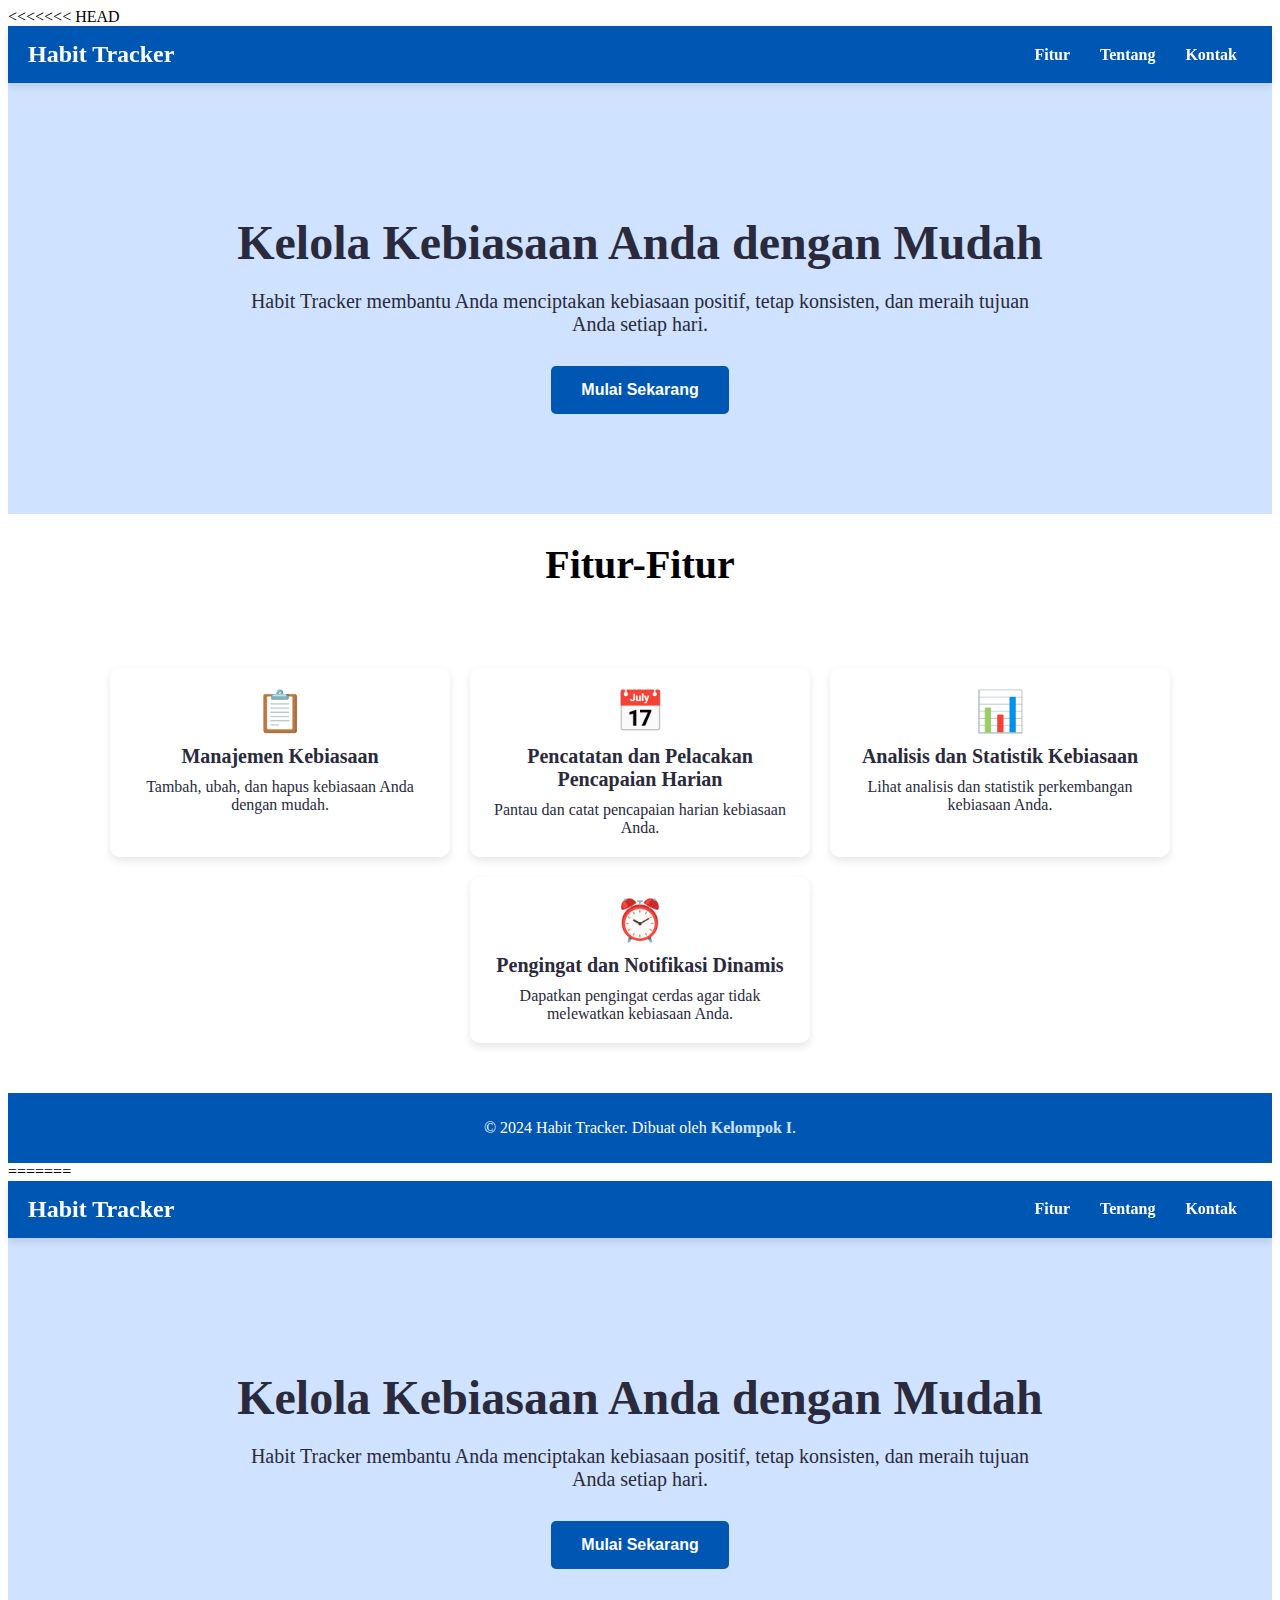
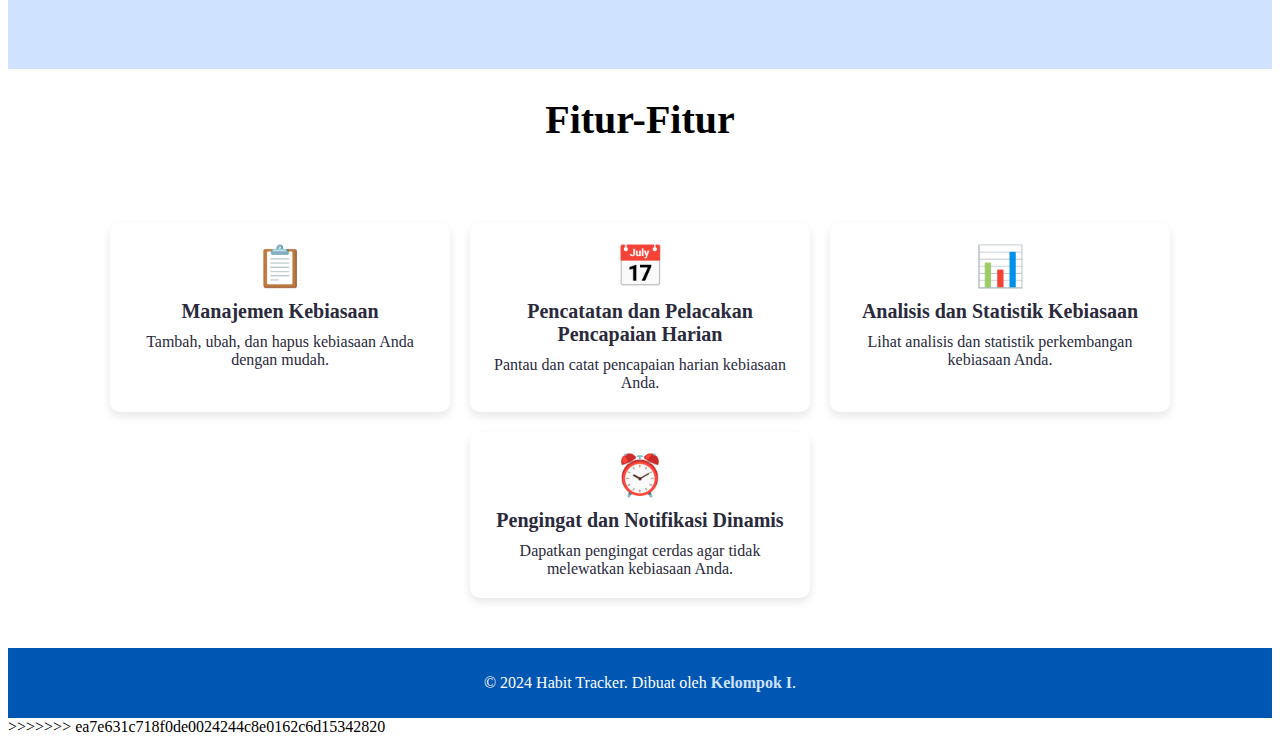
==== index.html @ 35244315 "DS" ====
<<<<<<< HEAD
<!DOCTYPE html>
<html lang="id">

<head>
    <meta charset="UTF-8">
    <meta name="viewport" content="width=device-width, initial-scale=1.0">
    <title>Habit Tracker - Fitur</title>
    <!-- Menggunakan Google Fonts untuk font Poppins -->
    <link href="https://fonts.googleapis.com/css2?family=Poppins:wght@400;600;700&display=swap" rel="stylesheet">
    <!-- Tautkan file CSS eksternal -->
    <link rel="stylesheet" href="styles.css">
</head>

<body>
    <!-- Header Section -->
    <header>
        <div class="nav">
            <h1>Habit Tracker</h1>
            <ul>
                <li><a href="#features">Fitur</a></li>
                <li><a href="about.html">Tentang</a></li>
                <li><a href="contact.html">Kontak</a></li>
            </ul>
        </div>
    </header>

    <!-- Hero Section -->
    <section class="hero">
        <h1>Kelola Kebiasaan Anda dengan Mudah</h1>
        <p>Habit Tracker membantu Anda menciptakan kebiasaan positif, tetap konsisten, dan meraih tujuan Anda setiap
            hari.</p>
        <button onclick="location.href='dashboard.html'">Mulai Sekarang</button>
    </section>

    <!-- Container Section for Features -->
    <section id="features" class="container">
        <h1>Fitur-Fitur</h1>
        <div class="features-grid">
            <div class="feature">
                <div class="feature-icon">📋</div>
                <div class="feature-title">Manajemen Kebiasaan</div>
                <div class="feature-description">Tambah, ubah, dan hapus kebiasaan Anda dengan mudah.</div>
            </div>
            <div class="feature">
                <div class="feature-icon">📅</div>
                <div class="feature-title">Pencatatan dan Pelacakan Pencapaian Harian</div>
                <div class="feature-description">Pantau dan catat pencapaian harian kebiasaan Anda.</div>
            </div>
            <div class="feature">
                <div class="feature-icon">📊</div>
                <div class="feature-title">Analisis dan Statistik Kebiasaan</div>
                <div class="feature-description">Lihat analisis dan statistik perkembangan kebiasaan Anda.</div>
            </div>
            <div class="feature">
                <div class="feature-icon">⏰</div>
                <div class="feature-title">Pengingat dan Notifikasi Dinamis</div>
                <div class="feature-description">Dapatkan pengingat cerdas agar tidak melewatkan kebiasaan Anda.</div>
            </div>
        </div>
    </section>

    <!-- Footer Section -->
    <footer>
        <p>&copy; 2024 Habit Tracker. Dibuat oleh <a href="#">Kelompok I</a>.</p>
    </footer>
</body>

=======
<!DOCTYPE html>
<html lang="id">

<head>
    <meta charset="UTF-8">
    <meta name="viewport" content="width=device-width, initial-scale=1.0">
    <title>Habit Tracker - Fitur</title>
    <!-- Menggunakan Google Fonts untuk font Poppins -->
    <link href="https://fonts.googleapis.com/css2?family=Poppins:wght@400;600;700&display=swap" rel="stylesheet">
    <!-- Tautkan file CSS eksternal -->
    <link rel="stylesheet" href="styles.css">
</head>

<body>
    <!-- Header Section -->
    <header>
        <div class="nav">
            <h1>Habit Tracker</h1>
            <ul>
                <li><a href="#features">Fitur</a></li>
                <li><a href="about.html">Tentang</a></li>
                <li><a href="contact.html">Kontak</a></li>
            </ul>
        </div>
    </header>

    <!-- Hero Section -->
    <section class="hero">
        <h1>Kelola Kebiasaan Anda dengan Mudah</h1>
        <p>Habit Tracker membantu Anda menciptakan kebiasaan positif, tetap konsisten, dan meraih tujuan Anda setiap
            hari.</p>
        <button onclick="location.href='dashboard.html'">Mulai Sekarang</button>
    </section>

    <!-- Container Section for Features -->
    <section id="features" class="container">
        <h1>Fitur-Fitur</h1>
        <div class="features-grid">
            <div class="feature">
                <div class="feature-icon">📋</div>
                <div class="feature-title">Manajemen Kebiasaan</div>
                <div class="feature-description">Tambah, ubah, dan hapus kebiasaan Anda dengan mudah.</div>
            </div>
            <div class="feature">
                <div class="feature-icon">📅</div>
                <div class="feature-title">Pencatatan dan Pelacakan Pencapaian Harian</div>
                <div class="feature-description">Pantau dan catat pencapaian harian kebiasaan Anda.</div>
            </div>
            <div class="feature">
                <div class="feature-icon">📊</div>
                <div class="feature-title">Analisis dan Statistik Kebiasaan</div>
                <div class="feature-description">Lihat analisis dan statistik perkembangan kebiasaan Anda.</div>
            </div>
            <div class="feature">
                <div class="feature-icon">⏰</div>
                <div class="feature-title">Pengingat dan Notifikasi Dinamis</div>
                <div class="feature-description">Dapatkan pengingat cerdas agar tidak melewatkan kebiasaan Anda.</div>
            </div>
        </div>
    </section>

    <!-- Footer Section -->
    <footer>
        <p>&copy; 2024 Habit Tracker. Dibuat oleh <a href="#">Kelompok I</a>.</p>
    </footer>
</body>

>>>>>>> ea7e631c718f0de0024244c8e0162c6d15342820
</html>
---- styles.css ----
<<<<<<< HEAD
/* Body */
body {
    font-family: 'Poppins', sans-serif;
    margin: 0;
    padding: 0;
    background-color: #f4f4f9;
    color: #2a2a3c;
    overflow-x: hidden;
}

/* Link Styles */
a {
    text-decoration: none;
    color: #2a2a3c;
    transition: color 0.3s;
}

a:hover {
    color: #0056b3;
}

/* Button Styles */
button {
    padding: 10px 20px;
    font-size: 1rem;
    font-weight: 600;
    border: none;
    border-radius: 5px;
    cursor: pointer;
    transition: background-color 0.3s;
    background-color: #0056b3;
    color: #fff;
}

button:hover {
    background-color: #004494;
    color: #fff;
}

/* Header */
header {
    background-color: #0056b3;
    padding: 15px 20px;
    box-shadow: 0 4px 8px rgba(0, 0, 0, 0.1);
    position: sticky;
    top: 0;
    z-index: 1000;
}

header .nav {
    display: flex;
    justify-content: space-between;
    align-items: center;
}

header .nav h1 {
    font-size: 1.5rem;
    color: #fff;
    margin: 0;
}

header .nav ul {
    list-style: none;
    margin: 0;
    padding: 0;
    display: flex;
}

header .nav ul li {
    margin: 0 15px;
}

header .nav ul li a {
    font-weight: 600;
    color: #fff;
    transition: color 0.3s;
}

header .nav ul li a:hover {
    color: #cfe2ff;
}

/* Hero Section */
.hero {
    text-align: center;
    padding: 100px 20px;
    background-color: #cfe2ff;
    color: #2a2a3c;
}

#features h1 {
    text-align: center;
            font-size: 2.5rem;
            font-weight: bold;
            text-align: center;
            margin-bottom: 30px;
}

.hero h1 {
    font-size: 3rem;
    font-weight: 700;
    margin-bottom: 20px;
}

.hero p {
    font-size: 1.25rem;
    font-weight: 400;
    max-width: 800px;
    margin: 0 auto 30px;
}

.hero button {
    padding: 15px 30px;
    font-size: 1rem;
    font-weight: 600;
    background-color: #0056b3;
    color: #fff;
    border-radius: 5px;
    transition: all 0.3s;
}

.hero button:hover {
    background-color: #004494;
    color: #fff;
    box-shadow: 0 4px 8px rgba(0, 0, 0, 0.2);
}

/* Features Grid */
.features-grid {
    display: flex;
    flex-wrap: wrap;
    gap: 20px;
    justify-content: center;
    padding: 50px 20px;
}

.feature {
    background-color: #fff;
    padding: 20px;
    border-radius: 10px;
    text-align: center;
    box-shadow: 0 4px 8px rgba(0, 0, 0, 0.1);
    transition: transform 0.3s, box-shadow 0.3s;
    max-width: 300px;
}

.feature:hover {
    transform: translateY(-10px);
    box-shadow: 0 6px 12px rgba(0, 0, 0, 0.2);
}

.feature-icon {
    font-size: 40px;
    color: #0056b3;
    margin-bottom: 10px;
}

.feature-title {
    font-size: 1.25rem;
    font-weight: 600;
    margin: 10px 0;
    color: #2a2a3c;
}

.feature-description {
    font-size: 1rem;
    font-weight: 400;
    color: #2a2a3c;
}

/* Footer */
footer {
    background-color: #0056b3;
    color: #fff;
    text-align: center;
    padding: 10px 0;
}

footer a {
    color: #cfe2ff;
    text-decoration: none;
    font-weight: 600;
}

footer a:hover {
    color: #fff;
=======
/* Body */
body {
    font-family: 'Poppins', sans-serif;
    margin: 0;
    padding: 0;
    background-color: #f4f4f9;
    color: #2a2a3c;
    overflow-x: hidden;
}

/* Link Styles */
a {
    text-decoration: none;
    color: #2a2a3c;
    transition: color 0.3s;
}

a:hover {
    color: #0056b3;
}

/* Button Styles */
button {
    padding: 10px 20px;
    font-size: 1rem;
    font-weight: 600;
    border: none;
    border-radius: 5px;
    cursor: pointer;
    transition: background-color 0.3s;
    background-color: #0056b3;
    color: #fff;
}

button:hover {
    background-color: #004494;
    color: #fff;
}

/* Header */
header {
    background-color: #0056b3;
    padding: 15px 20px;
    box-shadow: 0 4px 8px rgba(0, 0, 0, 0.1);
    position: sticky;
    top: 0;
    z-index: 1000;
}

header .nav {
    display: flex;
    justify-content: space-between;
    align-items: center;
}

header .nav h1 {
    font-size: 1.5rem;
    color: #fff;
    margin: 0;
}

header .nav ul {
    list-style: none;
    margin: 0;
    padding: 0;
    display: flex;
}

header .nav ul li {
    margin: 0 15px;
}

header .nav ul li a {
    font-weight: 600;
    color: #fff;
    transition: color 0.3s;
}

header .nav ul li a:hover {
    color: #cfe2ff;
}

/* Hero Section */
.hero {
    text-align: center;
    padding: 100px 20px;
    background-color: #cfe2ff;
    color: #2a2a3c;
}

#features h1 {
    text-align: center;
            font-size: 2.5rem;
            font-weight: bold;
            text-align: center;
            margin-bottom: 30px;
}

.hero h1 {
    font-size: 3rem;
    font-weight: 700;
    margin-bottom: 20px;
}

.hero p {
    font-size: 1.25rem;
    font-weight: 400;
    max-width: 800px;
    margin: 0 auto 30px;
}

.hero button {
    padding: 15px 30px;
    font-size: 1rem;
    font-weight: 600;
    background-color: #0056b3;
    color: #fff;
    border-radius: 5px;
    transition: all 0.3s;
}

.hero button:hover {
    background-color: #004494;
    color: #fff;
    box-shadow: 0 4px 8px rgba(0, 0, 0, 0.2);
}

/* Features Grid */
.features-grid {
    display: flex;
    flex-wrap: wrap;
    gap: 20px;
    justify-content: center;
    padding: 50px 20px;
}

.feature {
    background-color: #fff;
    padding: 20px;
    border-radius: 10px;
    text-align: center;
    box-shadow: 0 4px 8px rgba(0, 0, 0, 0.1);
    transition: transform 0.3s, box-shadow 0.3s;
    max-width: 300px;
}

.feature:hover {
    transform: translateY(-10px);
    box-shadow: 0 6px 12px rgba(0, 0, 0, 0.2);
}

.feature-icon {
    font-size: 40px;
    color: #0056b3;
    margin-bottom: 10px;
}

.feature-title {
    font-size: 1.25rem;
    font-weight: 600;
    margin: 10px 0;
    color: #2a2a3c;
}

.feature-description {
    font-size: 1rem;
    font-weight: 400;
    color: #2a2a3c;
}

/* Footer */
footer {
    background-color: #0056b3;
    color: #fff;
    text-align: center;
    padding: 10px 0;
}

footer a {
    color: #cfe2ff;
    text-decoration: none;
    font-weight: 600;
}

footer a:hover {
    color: #fff;
>>>>>>> ea7e631c718f0de0024244c8e0162c6d15342820
}
---- styles.css ----
<<<<<<< HEAD
/* Body */
body {
    font-family: 'Poppins', sans-serif;
    margin: 0;
    padding: 0;
    background-color: #f4f4f9;
    color: #2a2a3c;
    overflow-x: hidden;
}

/* Link Styles */
a {
    text-decoration: none;
    color: #2a2a3c;
    transition: color 0.3s;
}

a:hover {
    color: #0056b3;
}

/* Button Styles */
button {
    padding: 10px 20px;
    font-size: 1rem;
    font-weight: 600;
    border: none;
    border-radius: 5px;
    cursor: pointer;
    transition: background-color 0.3s;
    background-color: #0056b3;
    color: #fff;
}

button:hover {
    background-color: #004494;
    color: #fff;
}

/* Header */
header {
    background-color: #0056b3;
    padding: 15px 20px;
    box-shadow: 0 4px 8px rgba(0, 0, 0, 0.1);
    position: sticky;
    top: 0;
    z-index: 1000;
}

header .nav {
    display: flex;
    justify-content: space-between;
    align-items: center;
}

header .nav h1 {
    font-size: 1.5rem;
    color: #fff;
    margin: 0;
}

header .nav ul {
    list-style: none;
    margin: 0;
    padding: 0;
    display: flex;
}

header .nav ul li {
    margin: 0 15px;
}

header .nav ul li a {
    font-weight: 600;
    color: #fff;
    transition: color 0.3s;
}

header .nav ul li a:hover {
    color: #cfe2ff;
}

/* Hero Section */
.hero {
    text-align: center;
    padding: 100px 20px;
    background-color: #cfe2ff;
    color: #2a2a3c;
}

#features h1 {
    text-align: center;
            font-size: 2.5rem;
            font-weight: bold;
            text-align: center;
            margin-bottom: 30px;
}

.hero h1 {
    font-size: 3rem;
    font-weight: 700;
    margin-bottom: 20px;
}

.hero p {
    font-size: 1.25rem;
    font-weight: 400;
    max-width: 800px;
    margin: 0 auto 30px;
}

.hero button {
    padding: 15px 30px;
    font-size: 1rem;
    font-weight: 600;
    background-color: #0056b3;
    color: #fff;
    border-radius: 5px;
    transition: all 0.3s;
}

.hero button:hover {
    background-color: #004494;
    color: #fff;
    box-shadow: 0 4px 8px rgba(0, 0, 0, 0.2);
}

/* Features Grid */
.features-grid {
    display: flex;
    flex-wrap: wrap;
    gap: 20px;
    justify-content: center;
    padding: 50px 20px;
}

.feature {
    background-color: #fff;
    padding: 20px;
    border-radius: 10px;
    text-align: center;
    box-shadow: 0 4px 8px rgba(0, 0, 0, 0.1);
    transition: transform 0.3s, box-shadow 0.3s;
    max-width: 300px;
}

.feature:hover {
    transform: translateY(-10px);
    box-shadow: 0 6px 12px rgba(0, 0, 0, 0.2);
}

.feature-icon {
    font-size: 40px;
    color: #0056b3;
    margin-bottom: 10px;
}

.feature-title {
    font-size: 1.25rem;
    font-weight: 600;
    margin: 10px 0;
    color: #2a2a3c;
}

.feature-description {
    font-size: 1rem;
    font-weight: 400;
    color: #2a2a3c;
}

/* Footer */
footer {
    background-color: #0056b3;
    color: #fff;
    text-align: center;
    padding: 10px 0;
}

footer a {
    color: #cfe2ff;
    text-decoration: none;
    font-weight: 600;
}

footer a:hover {
    color: #fff;
=======
/* Body */
body {
    font-family: 'Poppins', sans-serif;
    margin: 0;
    padding: 0;
    background-color: #f4f4f9;
    color: #2a2a3c;
    overflow-x: hidden;
}

/* Link Styles */
a {
    text-decoration: none;
    color: #2a2a3c;
    transition: color 0.3s;
}

a:hover {
    color: #0056b3;
}

/* Button Styles */
button {
    padding: 10px 20px;
    font-size: 1rem;
    font-weight: 600;
    border: none;
    border-radius: 5px;
    cursor: pointer;
    transition: background-color 0.3s;
    background-color: #0056b3;
    color: #fff;
}

button:hover {
    background-color: #004494;
    color: #fff;
}

/* Header */
header {
    background-color: #0056b3;
    padding: 15px 20px;
    box-shadow: 0 4px 8px rgba(0, 0, 0, 0.1);
    position: sticky;
    top: 0;
    z-index: 1000;
}

header .nav {
    display: flex;
    justify-content: space-between;
    align-items: center;
}

header .nav h1 {
    font-size: 1.5rem;
    color: #fff;
    margin: 0;
}

header .nav ul {
    list-style: none;
    margin: 0;
    padding: 0;
    display: flex;
}

header .nav ul li {
    margin: 0 15px;
}

header .nav ul li a {
    font-weight: 600;
    color: #fff;
    transition: color 0.3s;
}

header .nav ul li a:hover {
    color: #cfe2ff;
}

/* Hero Section */
.hero {
    text-align: center;
    padding: 100px 20px;
    background-color: #cfe2ff;
    color: #2a2a3c;
}

#features h1 {
    text-align: center;
            font-size: 2.5rem;
            font-weight: bold;
            text-align: center;
            margin-bottom: 30px;
}

.hero h1 {
    font-size: 3rem;
    font-weight: 700;
    margin-bottom: 20px;
}

.hero p {
    font-size: 1.25rem;
    font-weight: 400;
    max-width: 800px;
    margin: 0 auto 30px;
}

.hero button {
    padding: 15px 30px;
    font-size: 1rem;
    font-weight: 600;
    background-color: #0056b3;
    color: #fff;
    border-radius: 5px;
    transition: all 0.3s;
}

.hero button:hover {
    background-color: #004494;
    color: #fff;
    box-shadow: 0 4px 8px rgba(0, 0, 0, 0.2);
}

/* Features Grid */
.features-grid {
    display: flex;
    flex-wrap: wrap;
    gap: 20px;
    justify-content: center;
    padding: 50px 20px;
}

.feature {
    background-color: #fff;
    padding: 20px;
    border-radius: 10px;
    text-align: center;
    box-shadow: 0 4px 8px rgba(0, 0, 0, 0.1);
    transition: transform 0.3s, box-shadow 0.3s;
    max-width: 300px;
}

.feature:hover {
    transform: translateY(-10px);
    box-shadow: 0 6px 12px rgba(0, 0, 0, 0.2);
}

.feature-icon {
    font-size: 40px;
    color: #0056b3;
    margin-bottom: 10px;
}

.feature-title {
    font-size: 1.25rem;
    font-weight: 600;
    margin: 10px 0;
    color: #2a2a3c;
}

.feature-description {
    font-size: 1rem;
    font-weight: 400;
    color: #2a2a3c;
}

/* Footer */
footer {
    background-color: #0056b3;
    color: #fff;
    text-align: center;
    padding: 10px 0;
}

footer a {
    color: #cfe2ff;
    text-decoration: none;
    font-weight: 600;
}

footer a:hover {
    color: #fff;
>>>>>>> ea7e631c718f0de0024244c8e0162c6d15342820
}
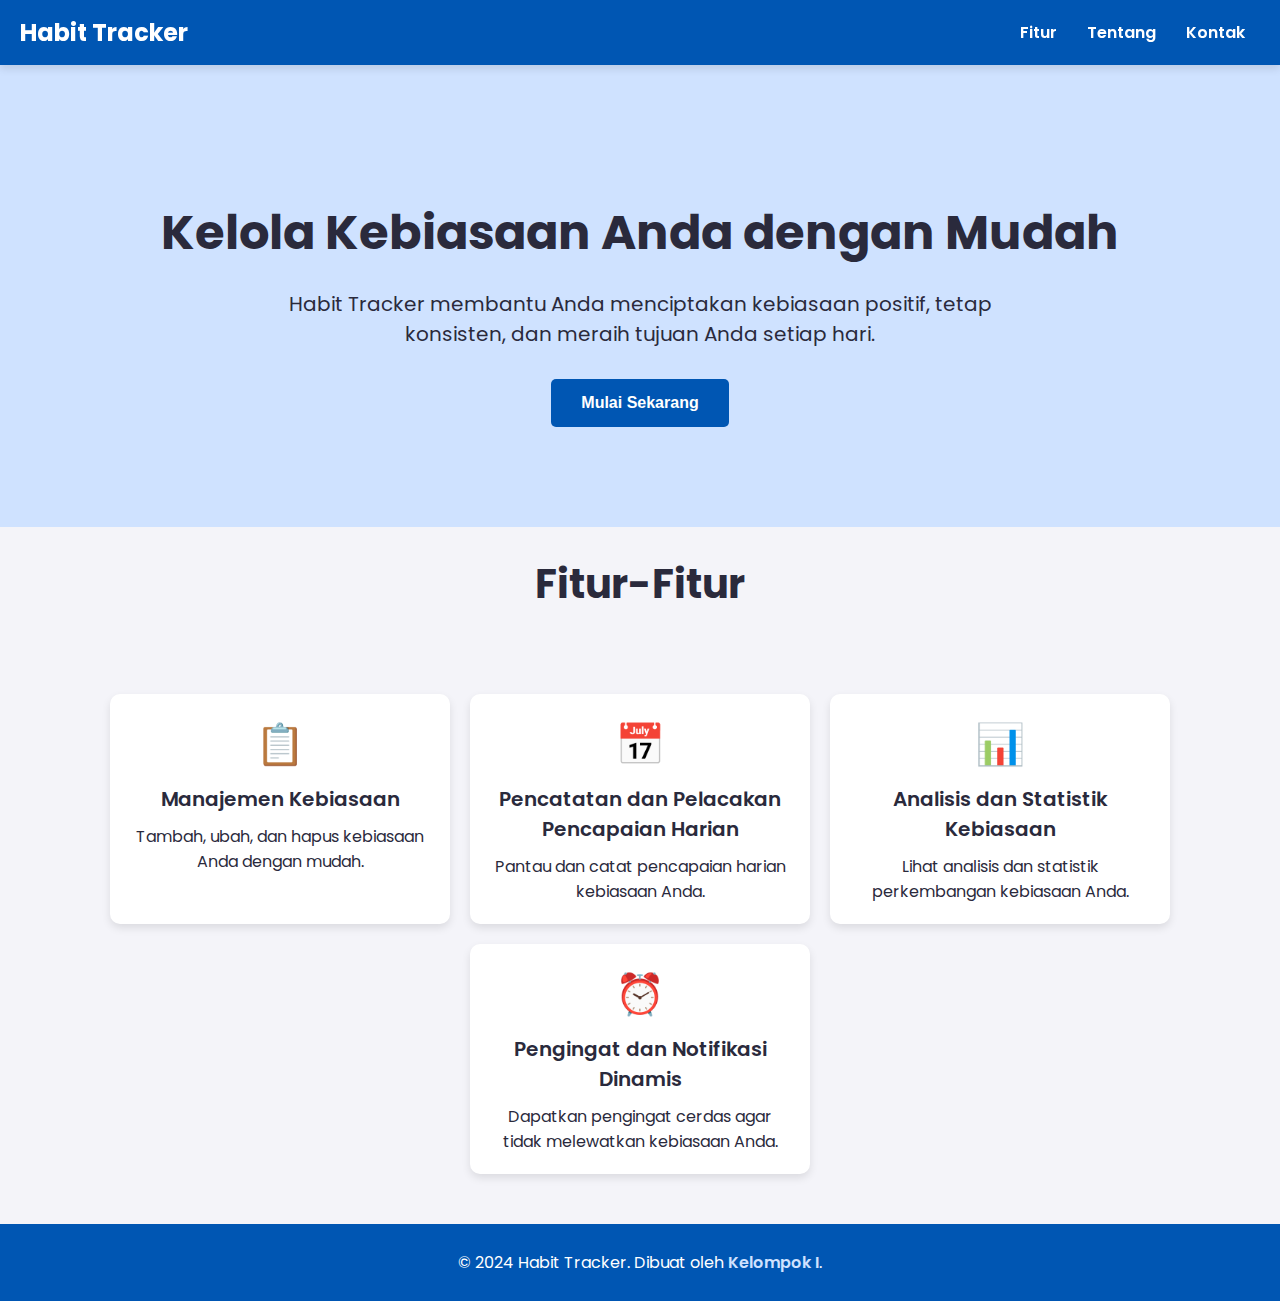
==== commit caa91c98: "Add files via upload" ====
--- a/index.html
+++ b/index.html
@@ -1,138 +1,68 @@
-<<<<<<< HEAD
-<!DOCTYPE html>
-<html lang="id">
-
-<head>
-    <meta charset="UTF-8">
-    <meta name="viewport" content="width=device-width, initial-scale=1.0">
-    <title>Habit Tracker - Fitur</title>
-    <!-- Menggunakan Google Fonts untuk font Poppins -->
-    <link href="https://fonts.googleapis.com/css2?family=Poppins:wght@400;600;700&display=swap" rel="stylesheet">
-    <!-- Tautkan file CSS eksternal -->
-    <link rel="stylesheet" href="styles.css">
-</head>
-
-<body>
-    <!-- Header Section -->
-    <header>
-        <div class="nav">
-            <h1>Habit Tracker</h1>
-            <ul>
-                <li><a href="#features">Fitur</a></li>
-                <li><a href="about.html">Tentang</a></li>
-                <li><a href="contact.html">Kontak</a></li>
-            </ul>
-        </div>
-    </header>
-
-    <!-- Hero Section -->
-    <section class="hero">
-        <h1>Kelola Kebiasaan Anda dengan Mudah</h1>
-        <p>Habit Tracker membantu Anda menciptakan kebiasaan positif, tetap konsisten, dan meraih tujuan Anda setiap
-            hari.</p>
-        <button onclick="location.href='dashboard.html'">Mulai Sekarang</button>
-    </section>
-
-    <!-- Container Section for Features -->
-    <section id="features" class="container">
-        <h1>Fitur-Fitur</h1>
-        <div class="features-grid">
-            <div class="feature">
-                <div class="feature-icon">📋</div>
-                <div class="feature-title">Manajemen Kebiasaan</div>
-                <div class="feature-description">Tambah, ubah, dan hapus kebiasaan Anda dengan mudah.</div>
-            </div>
-            <div class="feature">
-                <div class="feature-icon">📅</div>
-                <div class="feature-title">Pencatatan dan Pelacakan Pencapaian Harian</div>
-                <div class="feature-description">Pantau dan catat pencapaian harian kebiasaan Anda.</div>
-            </div>
-            <div class="feature">
-                <div class="feature-icon">📊</div>
-                <div class="feature-title">Analisis dan Statistik Kebiasaan</div>
-                <div class="feature-description">Lihat analisis dan statistik perkembangan kebiasaan Anda.</div>
-            </div>
-            <div class="feature">
-                <div class="feature-icon">⏰</div>
-                <div class="feature-title">Pengingat dan Notifikasi Dinamis</div>
-                <div class="feature-description">Dapatkan pengingat cerdas agar tidak melewatkan kebiasaan Anda.</div>
-            </div>
-        </div>
-    </section>
-
-    <!-- Footer Section -->
-    <footer>
-        <p>&copy; 2024 Habit Tracker. Dibuat oleh <a href="#">Kelompok I</a>.</p>
-    </footer>
-</body>
-
-=======
-<!DOCTYPE html>
-<html lang="id">
-
-<head>
-    <meta charset="UTF-8">
-    <meta name="viewport" content="width=device-width, initial-scale=1.0">
-    <title>Habit Tracker - Fitur</title>
-    <!-- Menggunakan Google Fonts untuk font Poppins -->
-    <link href="https://fonts.googleapis.com/css2?family=Poppins:wght@400;600;700&display=swap" rel="stylesheet">
-    <!-- Tautkan file CSS eksternal -->
-    <link rel="stylesheet" href="styles.css">
-</head>
-
-<body>
-    <!-- Header Section -->
-    <header>
-        <div class="nav">
-            <h1>Habit Tracker</h1>
-            <ul>
-                <li><a href="#features">Fitur</a></li>
-                <li><a href="about.html">Tentang</a></li>
-                <li><a href="contact.html">Kontak</a></li>
-            </ul>
-        </div>
-    </header>
-
-    <!-- Hero Section -->
-    <section class="hero">
-        <h1>Kelola Kebiasaan Anda dengan Mudah</h1>
-        <p>Habit Tracker membantu Anda menciptakan kebiasaan positif, tetap konsisten, dan meraih tujuan Anda setiap
-            hari.</p>
-        <button onclick="location.href='dashboard.html'">Mulai Sekarang</button>
-    </section>
-
-    <!-- Container Section for Features -->
-    <section id="features" class="container">
-        <h1>Fitur-Fitur</h1>
-        <div class="features-grid">
-            <div class="feature">
-                <div class="feature-icon">📋</div>
-                <div class="feature-title">Manajemen Kebiasaan</div>
-                <div class="feature-description">Tambah, ubah, dan hapus kebiasaan Anda dengan mudah.</div>
-            </div>
-            <div class="feature">
-                <div class="feature-icon">📅</div>
-                <div class="feature-title">Pencatatan dan Pelacakan Pencapaian Harian</div>
-                <div class="feature-description">Pantau dan catat pencapaian harian kebiasaan Anda.</div>
-            </div>
-            <div class="feature">
-                <div class="feature-icon">📊</div>
-                <div class="feature-title">Analisis dan Statistik Kebiasaan</div>
-                <div class="feature-description">Lihat analisis dan statistik perkembangan kebiasaan Anda.</div>
-            </div>
-            <div class="feature">
-                <div class="feature-icon">⏰</div>
-                <div class="feature-title">Pengingat dan Notifikasi Dinamis</div>
-                <div class="feature-description">Dapatkan pengingat cerdas agar tidak melewatkan kebiasaan Anda.</div>
-            </div>
-        </div>
-    </section>
-
-    <!-- Footer Section -->
-    <footer>
-        <p>&copy; 2024 Habit Tracker. Dibuat oleh <a href="#">Kelompok I</a>.</p>
-    </footer>
-</body>
-
->>>>>>> ea7e631c718f0de0024244c8e0162c6d15342820
+<!DOCTYPE html>
+<html lang="id">
+
+<head>
+    <meta charset="UTF-8">
+    <meta name="viewport" content="width=device-width, initial-scale=1.0">
+    <title>Habit Tracker - Fitur</title>
+    <!-- Menggunakan Google Fonts untuk font Poppins -->
+    <link href="https://fonts.googleapis.com/css2?family=Poppins:wght@400;600;700&display=swap" rel="stylesheet">
+    <!-- Tautkan file CSS eksternal -->
+    <link rel="stylesheet" href="styles.css">
+</head>
+
+<body>
+    <!-- Header Section -->
+    <header>
+        <div class="nav">
+            <h1>Habit Tracker</h1>
+            <ul>
+                <li><a href="#features">Fitur</a></li>
+                <li><a href="about.html">Tentang</a></li>
+                <li><a href="contact.html">Kontak</a></li>
+            </ul>
+        </div>
+    </header>
+
+    <!-- Hero Section -->
+    <section class="hero">
+        <h1>Kelola Kebiasaan Anda dengan Mudah</h1>
+        <p>Habit Tracker membantu Anda menciptakan kebiasaan positif, tetap konsisten, dan meraih tujuan Anda setiap
+            hari.</p>
+        <button onclick="location.href='dashboard.html'">Mulai Sekarang</button>
+    </section>
+
+    <!-- Container Section for Features -->
+    <section id="features" class="container">
+        <h1>Fitur-Fitur</h1>
+        <div class="features-grid">
+            <div class="feature">
+                <div class="feature-icon">📋</div>
+                <div class="feature-title">Manajemen Kebiasaan</div>
+                <div class="feature-description">Tambah, ubah, dan hapus kebiasaan Anda dengan mudah.</div>
+            </div>
+            <div class="feature">
+                <div class="feature-icon">📅</div>
+                <div class="feature-title">Pencatatan dan Pelacakan Pencapaian Harian</div>
+                <div class="feature-description">Pantau dan catat pencapaian harian kebiasaan Anda.</div>
+            </div>
+            <div class="feature">
+                <div class="feature-icon">📊</div>
+                <div class="feature-title">Analisis dan Statistik Kebiasaan</div>
+                <div class="feature-description">Lihat analisis dan statistik perkembangan kebiasaan Anda.</div>
+            </div>
+            <div class="feature">
+                <div class="feature-icon">⏰</div>
+                <div class="feature-title">Pengingat dan Notifikasi Dinamis</div>
+                <div class="feature-description">Dapatkan pengingat cerdas agar tidak melewatkan kebiasaan Anda.</div>
+            </div>
+        </div>
+    </section>
+
+    <!-- Footer Section -->
+    <footer>
+        <p>&copy; 2024 Habit Tracker. Dibuat oleh <a href="#">Kelompok I</a>.</p>
+    </footer>
+</body>
+
 </html>--- a/styles.css
+++ b/styles.css
@@ -1,376 +1,187 @@
-<<<<<<< HEAD
-/* Body */
-body {
-    font-family: 'Poppins', sans-serif;
-    margin: 0;
-    padding: 0;
-    background-color: #f4f4f9;
-    color: #2a2a3c;
-    overflow-x: hidden;
-}
-
-/* Link Styles */
-a {
-    text-decoration: none;
-    color: #2a2a3c;
-    transition: color 0.3s;
-}
-
-a:hover {
-    color: #0056b3;
-}
-
-/* Button Styles */
-button {
-    padding: 10px 20px;
-    font-size: 1rem;
-    font-weight: 600;
-    border: none;
-    border-radius: 5px;
-    cursor: pointer;
-    transition: background-color 0.3s;
-    background-color: #0056b3;
-    color: #fff;
-}
-
-button:hover {
-    background-color: #004494;
-    color: #fff;
-}
-
-/* Header */
-header {
-    background-color: #0056b3;
-    padding: 15px 20px;
-    box-shadow: 0 4px 8px rgba(0, 0, 0, 0.1);
-    position: sticky;
-    top: 0;
-    z-index: 1000;
-}
-
-header .nav {
-    display: flex;
-    justify-content: space-between;
-    align-items: center;
-}
-
-header .nav h1 {
-    font-size: 1.5rem;
-    color: #fff;
-    margin: 0;
-}
-
-header .nav ul {
-    list-style: none;
-    margin: 0;
-    padding: 0;
-    display: flex;
-}
-
-header .nav ul li {
-    margin: 0 15px;
-}
-
-header .nav ul li a {
-    font-weight: 600;
-    color: #fff;
-    transition: color 0.3s;
-}
-
-header .nav ul li a:hover {
-    color: #cfe2ff;
-}
-
-/* Hero Section */
-.hero {
-    text-align: center;
-    padding: 100px 20px;
-    background-color: #cfe2ff;
-    color: #2a2a3c;
-}
-
-#features h1 {
-    text-align: center;
-            font-size: 2.5rem;
-            font-weight: bold;
-            text-align: center;
-            margin-bottom: 30px;
-}
-
-.hero h1 {
-    font-size: 3rem;
-    font-weight: 700;
-    margin-bottom: 20px;
-}
-
-.hero p {
-    font-size: 1.25rem;
-    font-weight: 400;
-    max-width: 800px;
-    margin: 0 auto 30px;
-}
-
-.hero button {
-    padding: 15px 30px;
-    font-size: 1rem;
-    font-weight: 600;
-    background-color: #0056b3;
-    color: #fff;
-    border-radius: 5px;
-    transition: all 0.3s;
-}
-
-.hero button:hover {
-    background-color: #004494;
-    color: #fff;
-    box-shadow: 0 4px 8px rgba(0, 0, 0, 0.2);
-}
-
-/* Features Grid */
-.features-grid {
-    display: flex;
-    flex-wrap: wrap;
-    gap: 20px;
-    justify-content: center;
-    padding: 50px 20px;
-}
-
-.feature {
-    background-color: #fff;
-    padding: 20px;
-    border-radius: 10px;
-    text-align: center;
-    box-shadow: 0 4px 8px rgba(0, 0, 0, 0.1);
-    transition: transform 0.3s, box-shadow 0.3s;
-    max-width: 300px;
-}
-
-.feature:hover {
-    transform: translateY(-10px);
-    box-shadow: 0 6px 12px rgba(0, 0, 0, 0.2);
-}
-
-.feature-icon {
-    font-size: 40px;
-    color: #0056b3;
-    margin-bottom: 10px;
-}
-
-.feature-title {
-    font-size: 1.25rem;
-    font-weight: 600;
-    margin: 10px 0;
-    color: #2a2a3c;
-}
-
-.feature-description {
-    font-size: 1rem;
-    font-weight: 400;
-    color: #2a2a3c;
-}
-
-/* Footer */
-footer {
-    background-color: #0056b3;
-    color: #fff;
-    text-align: center;
-    padding: 10px 0;
-}
-
-footer a {
-    color: #cfe2ff;
-    text-decoration: none;
-    font-weight: 600;
-}
-
-footer a:hover {
-    color: #fff;
-=======
-/* Body */
-body {
-    font-family: 'Poppins', sans-serif;
-    margin: 0;
-    padding: 0;
-    background-color: #f4f4f9;
-    color: #2a2a3c;
-    overflow-x: hidden;
-}
-
-/* Link Styles */
-a {
-    text-decoration: none;
-    color: #2a2a3c;
-    transition: color 0.3s;
-}
-
-a:hover {
-    color: #0056b3;
-}
-
-/* Button Styles */
-button {
-    padding: 10px 20px;
-    font-size: 1rem;
-    font-weight: 600;
-    border: none;
-    border-radius: 5px;
-    cursor: pointer;
-    transition: background-color 0.3s;
-    background-color: #0056b3;
-    color: #fff;
-}
-
-button:hover {
-    background-color: #004494;
-    color: #fff;
-}
-
-/* Header */
-header {
-    background-color: #0056b3;
-    padding: 15px 20px;
-    box-shadow: 0 4px 8px rgba(0, 0, 0, 0.1);
-    position: sticky;
-    top: 0;
-    z-index: 1000;
-}
-
-header .nav {
-    display: flex;
-    justify-content: space-between;
-    align-items: center;
-}
-
-header .nav h1 {
-    font-size: 1.5rem;
-    color: #fff;
-    margin: 0;
-}
-
-header .nav ul {
-    list-style: none;
-    margin: 0;
-    padding: 0;
-    display: flex;
-}
-
-header .nav ul li {
-    margin: 0 15px;
-}
-
-header .nav ul li a {
-    font-weight: 600;
-    color: #fff;
-    transition: color 0.3s;
-}
-
-header .nav ul li a:hover {
-    color: #cfe2ff;
-}
-
-/* Hero Section */
-.hero {
-    text-align: center;
-    padding: 100px 20px;
-    background-color: #cfe2ff;
-    color: #2a2a3c;
-}
-
-#features h1 {
-    text-align: center;
-            font-size: 2.5rem;
-            font-weight: bold;
-            text-align: center;
-            margin-bottom: 30px;
-}
-
-.hero h1 {
-    font-size: 3rem;
-    font-weight: 700;
-    margin-bottom: 20px;
-}
-
-.hero p {
-    font-size: 1.25rem;
-    font-weight: 400;
-    max-width: 800px;
-    margin: 0 auto 30px;
-}
-
-.hero button {
-    padding: 15px 30px;
-    font-size: 1rem;
-    font-weight: 600;
-    background-color: #0056b3;
-    color: #fff;
-    border-radius: 5px;
-    transition: all 0.3s;
-}
-
-.hero button:hover {
-    background-color: #004494;
-    color: #fff;
-    box-shadow: 0 4px 8px rgba(0, 0, 0, 0.2);
-}
-
-/* Features Grid */
-.features-grid {
-    display: flex;
-    flex-wrap: wrap;
-    gap: 20px;
-    justify-content: center;
-    padding: 50px 20px;
-}
-
-.feature {
-    background-color: #fff;
-    padding: 20px;
-    border-radius: 10px;
-    text-align: center;
-    box-shadow: 0 4px 8px rgba(0, 0, 0, 0.1);
-    transition: transform 0.3s, box-shadow 0.3s;
-    max-width: 300px;
-}
-
-.feature:hover {
-    transform: translateY(-10px);
-    box-shadow: 0 6px 12px rgba(0, 0, 0, 0.2);
-}
-
-.feature-icon {
-    font-size: 40px;
-    color: #0056b3;
-    margin-bottom: 10px;
-}
-
-.feature-title {
-    font-size: 1.25rem;
-    font-weight: 600;
-    margin: 10px 0;
-    color: #2a2a3c;
-}
-
-.feature-description {
-    font-size: 1rem;
-    font-weight: 400;
-    color: #2a2a3c;
-}
-
-/* Footer */
-footer {
-    background-color: #0056b3;
-    color: #fff;
-    text-align: center;
-    padding: 10px 0;
-}
-
-footer a {
-    color: #cfe2ff;
-    text-decoration: none;
-    font-weight: 600;
-}
-
-footer a:hover {
-    color: #fff;
->>>>>>> ea7e631c718f0de0024244c8e0162c6d15342820
+/* Body */
+body {
+    font-family: 'Poppins', sans-serif;
+    margin: 0;
+    padding: 0;
+    background-color: #f4f4f9;
+    color: #2a2a3c;
+    overflow-x: hidden;
+}
+
+/* Link Styles */
+a {
+    text-decoration: none;
+    color: #2a2a3c;
+    transition: color 0.3s;
+}
+
+a:hover {
+    color: #0056b3;
+}
+
+/* Button Styles */
+button {
+    padding: 10px 20px;
+    font-size: 1rem;
+    font-weight: 600;
+    border: none;
+    border-radius: 5px;
+    cursor: pointer;
+    transition: background-color 0.3s;
+    background-color: #0056b3;
+    color: #fff;
+}
+
+button:hover {
+    background-color: #004494;
+    color: #fff;
+}
+
+/* Header */
+header {
+    background-color: #0056b3;
+    padding: 15px 20px;
+    box-shadow: 0 4px 8px rgba(0, 0, 0, 0.1);
+    position: sticky;
+    top: 0;
+    z-index: 1000;
+}
+
+header .nav {
+    display: flex;
+    justify-content: space-between;
+    align-items: center;
+}
+
+header .nav h1 {
+    font-size: 1.5rem;
+    color: #fff;
+    margin: 0;
+}
+
+header .nav ul {
+    list-style: none;
+    margin: 0;
+    padding: 0;
+    display: flex;
+}
+
+header .nav ul li {
+    margin: 0 15px;
+}
+
+header .nav ul li a {
+    font-weight: 600;
+    color: #fff;
+    transition: color 0.3s;
+}
+
+header .nav ul li a:hover {
+    color: #cfe2ff;
+}
+
+/* Hero Section */
+.hero {
+    text-align: center;
+    padding: 100px 20px;
+    background-color: #cfe2ff;
+    color: #2a2a3c;
+}
+
+#features h1 {
+    text-align: center;
+            font-size: 2.5rem;
+            font-weight: bold;
+            text-align: center;
+            margin-bottom: 30px;
+}
+
+.hero h1 {
+    font-size: 3rem;
+    font-weight: 700;
+    margin-bottom: 20px;
+}
+
+.hero p {
+    font-size: 1.25rem;
+    font-weight: 400;
+    max-width: 800px;
+    margin: 0 auto 30px;
+}
+
+.hero button {
+    padding: 15px 30px;
+    font-size: 1rem;
+    font-weight: 600;
+    background-color: #0056b3;
+    color: #fff;
+    border-radius: 5px;
+    transition: all 0.3s;
+}
+
+.hero button:hover {
+    background-color: #004494;
+    color: #fff;
+    box-shadow: 0 4px 8px rgba(0, 0, 0, 0.2);
+}
+
+/* Features Grid */
+.features-grid {
+    display: flex;
+    flex-wrap: wrap;
+    gap: 20px;
+    justify-content: center;
+    padding: 50px 20px;
+}
+
+.feature {
+    background-color: #fff;
+    padding: 20px;
+    border-radius: 10px;
+    text-align: center;
+    box-shadow: 0 4px 8px rgba(0, 0, 0, 0.1);
+    transition: transform 0.3s, box-shadow 0.3s;
+    max-width: 300px;
+}
+
+.feature:hover {
+    transform: translateY(-10px);
+    box-shadow: 0 6px 12px rgba(0, 0, 0, 0.2);
+}
+
+.feature-icon {
+    font-size: 40px;
+    color: #0056b3;
+    margin-bottom: 10px;
+}
+
+.feature-title {
+    font-size: 1.25rem;
+    font-weight: 600;
+    margin: 10px 0;
+    color: #2a2a3c;
+}
+
+.feature-description {
+    font-size: 1rem;
+    font-weight: 400;
+    color: #2a2a3c;
+}
+
+/* Footer */
+footer {
+    background-color: #0056b3;
+    color: #fff;
+    text-align: center;
+    padding: 10px 0;
+}
+
+footer a {
+    color: #cfe2ff;
+    text-decoration: none;
+    font-weight: 600;
+}
+
+footer a:hover {
+    color: #fff;
 }